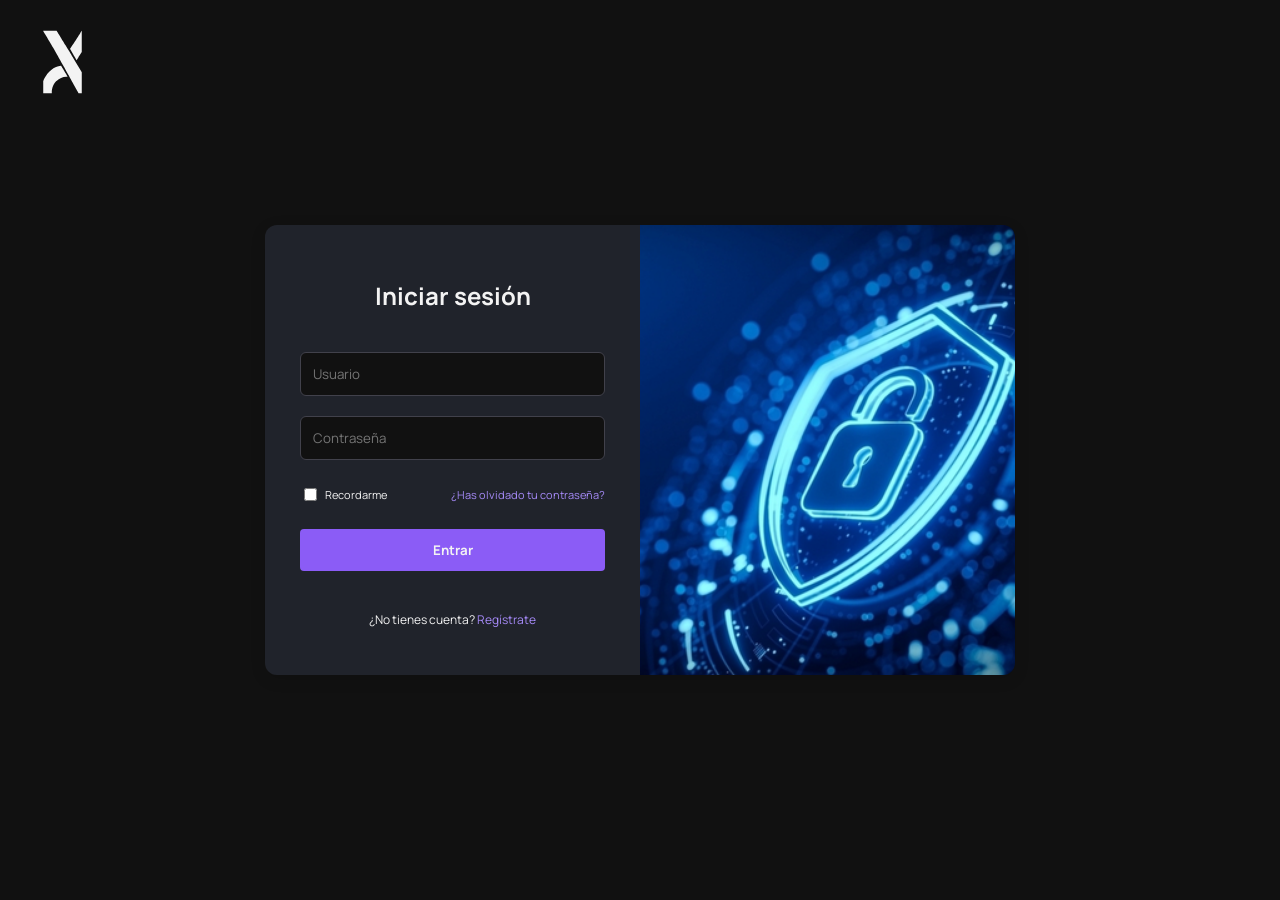
==== private/login.html @ 69cf8851 "login" ====
<!doctype html>
<html lang="es">

<head>
    <meta charset="UTF-8" />
    <meta name="viewport" content="width=device-width, initial-scale=1.0" />

    <title>CIVEX - Login</title>

    <link rel="stylesheet" href="login.css" />

    <link rel="preconnect" href="https://fonts.googleapis.com" />
    <link rel="preconnect" href="https://fonts.gstatic.com" crossorigin />

    <link
        href="https://fonts.googleapis.com/css2?family=Manrope:wght@200..800&family=Orbitron:wght@400..900&display=swap"
        rel="stylesheet"
    />
</head>

<body>

    <!-- LOGO -->
    <header class="header">
        <svg
            class="logo"
            xmlns="http://www.w3.org/2000/svg"
            viewBox="0 0 966 1629"
            role="img"
            aria-label="CIVEX"
        >
            <path
                fill="currentColor"
                d="m 0,1432.967 0,-152.0331 4.6291601,-12.1667 C 10.987782,1252.0551 20.010492,1231.9438 30.964896,1210.0658 73.903413,1124.3095 137.89175,1046.1943 208.5,993.3359 271.57638,946.11598 340.74385,914.62121 410,901.58473 c 13.6661,-2.57245 37.94542,-5.97575 38.51552,-5.39883 1.19324,1.20752 83.83466,140.1663 113.18335,190.3141 25.40397,43.4075 50.30113,86.8304 50.30113,87.7298 0,0.2699 -10.4625,0.2711 -23.25,0 -52.43337,-1.1005 -97.42502,7.0828 -141.98091,25.824 -48.31521,20.3226 -87.61442,47.6181 -125.26909,87.0065 -51.67459,54.0539 -88.78901,129.0431 -101.9245,205.937 -4.36417,25.5475 -4.95909,33.2665 -4.87479,63.25 l 0.0808,28.75 H 107.39077 0 Z m 881.60002 144.7763 c -2.14499,-3.9838 -9.40306,-17.1433 -16.12905,-29.2433 -6.72599,-12.1 -27.74618,-50.125 -46.71154,-84.5 -40.48622,-73.3819 -36.11691,-65.5089 -75.75441,-136.5 -34.51476,-61.8162 -43.73374,-78.3715 -51.50951,-92.5 -2.87564,-5.225 -17.50091,-31.55 -32.50061,-58.5 -14.99969,-26.95 -29.62311,-53.275 -32.49649,-58.5 -2.87338,-5.225 -18.26917,-32.9 -34.21286,-61.5 -15.94369,-28.6 -36.75154,-65.95 -46.23966,-83 -9.48813,-17.05 -23.89975,-42.925 -32.02584,-57.5 -8.12608,-14.575 -24.12012,-43.375 -35.54231,-64 -29.27682,-52.86505 -43.0987,-77.64316 -88.9733,-159.5 C 362.80058,644.85068 280.00888,500.55917 245.48546,441.5 225.1017,406.62954 195.58099,355.98188 159.51298,294 112.32722,212.91258 90.333772,175.85737 43.774276,99 33.612133,82.225 19.605681,59.104658 12.648826,47.621463 2.4286333,30.751702 0,26.025055 0,23.004105 l 0,-3.738821 166.75,-0.50772 C 310.80964,18.31893 333.63607,18.444917 334.5,19.683431 340.71748,28.596735 410.42624,140.21005 453.67562,210.5 c 40.48844,65.80281 52.61208,85.60533 105.30301,172 16.101,26.4 31.77041,52.05 34.82092,57 5.80749,9.42373 22.14775,36.3332 57.6869,95 11.66125,19.25 23.14523,38.15 25.51995,42 10.76748,17.45674 92.21938,152.74704 206.60101,343.16097 L 966,1056.8219 V 1320.911 1585 l -40.25,-0.01 -40.25,-0.01 z M 786.1834,672.20049 C 759.60926,625.61522 730.11195,574 720.63381,557.5 711.15567,541 700.31098,522.1 696.5345,515.5 692.75802,508.9 685.69283,496.67768 680.83409,488.33929 675.97534,480.0009 672,472.90285 672,472.56585 c 0,-0.337 13.34205,-20.51469 29.64899,-44.83929 28.7571,-42.89616 103.75759,-157.15917 124.72966,-190.02527 5.68598,-8.91071 16.98576,-26.55129 25.11063,-39.20129 13.91511,-21.66513 27.07654,-42.64883 78.72758,-125.518035 11.833,-18.984918 24.61247,-39.234918 28.39884,-45 L 965.5,17.5 l 0.25185,266.70441 0.25184,266.70442 -8.8213,13.79558 C 952.33068,572.29199 941.44956,589.525 933.00214,603 c -8.44743,13.475 -21.05526,33.5 -28.0174,44.5 -6.96215,11 -19.76497,31.25 -28.45072,45 -36.02102,57.02317 -40.82408,64.49775 -41.41501,64.45049 -0.34046,-0.0272 -22.36148,-38.16473 -48.93561,-84.75 z"
            />
        </svg>
    </header>

    <!-- LOGIN E IMAGEN -->
    <main class="contenedor">

        <div class="login">

            <h2>Iniciar sesión</h2>

            <form onsubmit="iniciarSesion(event)">

                <input
                    type="text"
                    id="usuario"
                    placeholder="Usuario"
                    required
                />

                <input
                    type="password"
                    id="password"
                    placeholder="Contraseña"
                    required
                />

                <div class="opciones">

                    <label class="recordar">
                        <input type="checkbox" id="recordar" />
                        Recordarme
                    </label>

                    <a href="recuperar-contraseña.html">
                        ¿Has olvidado tu contraseña?
                    </a>

                </div>

                <button class="btn" type="submit">Entrar</button>

                <p id="mensaje"></p>

            </form>

            <p class="registro">
                ¿No tienes cuenta?
                <a href="registro.html">Regístrate</a>
            </p>

        </div>

        <div class="imagen">
            <img
                src="../assets/img/analista-civex.png"
                alt="CIVEX"
            />
        </div>

    </main>

</body>
</html>
---- private/login.css ----
:root {
    --negro: #111111;
    --gris-oscuro: #20232b;
    --lila-oscuro: #8b5cf6;
    --verde-claro: #b2ff8d;
    --lila-claro: #a78bfa;
    --gris-claro: #e5e7eb;
    --blanco: #f3f3f3;
}

/* CONFIGURACIÓN GENERAL */

* {
    box-sizing: border-box;
}

body {
    margin: 0;
    min-height: 100vh;

    font-family: "Manrope", sans-serif;
    color: var(--blanco);
    background: var(--negro);

    display: flex;
    justify-content: center;
    align-items: center;
}

/* LOGO */

.header {
    position: absolute;
    top: 30px;
    left: 40px;
    z-index: 10;
}

.logo {
    display: block;
    width: 45px;
    height: 65px;
    color: var(--blanco);
}

/* CONTENEDOR PRINCIPAL */

.contenedor {
    display: flex;

    width: 750px;
    height: 450px;

    border-radius: 12px;
    overflow: hidden;

    box-shadow: 0 4px 15px #0002;
}

/* LOGIN */

.login {
    background: var(--gris-oscuro);

    width: 50%;
    padding: 35px;

    display: flex;
    flex-direction: column;
    justify-content: center;

    text-align: center;
}

.login h2 {
    color: var(--blanco);
    margin-bottom: 30px;
}

/* CAMPOS DE TEXTO */

.login input[type="text"],
.login input[type="password"] {
    width: 100%;
    padding: 12px;
    margin: 10px 0;

    background: var(--negro);
    color: var(--blanco);

    border: 1px solid #41414b;
    border-radius: 6px;

    font-family: "Manrope", sans-serif;
    outline: none;
}

.login input[type="text"]:focus,
.login input[type="password"]:focus {
    border-color: var(--lila-oscuro);
}

/* OPCIONES */

.opciones {
    display: flex;
    justify-content: space-between;
    align-items: center;

    gap: 8px;
    margin: 15px 0 25px;

    font-size: 11px;
}

.recordar {
    display: flex;
    align-items: center;
    gap: 5px;

    white-space: nowrap;
}

.recordar input {
    accent-color: var(--lila-oscuro);
    cursor: pointer;
}

.opciones a,
.registro a {
    color: var(--lila-claro);
    text-decoration: none;
}

.opciones a:hover,
.registro a:hover {
    color: var(--verde-claro);
}

/* BOTÓN */

.btn {
  font-family: "Manrope", sans-serif;
  border: 0;
  font-weight: 700;
  background: var(--lila-oscuro);
  color: var(--blanco);
  border-radius: 4px;
  padding: 12px;
  width: 100%;
  cursor: pointer;  
  transition:
    background-color 0.3s ease,
    color 0.3s ease,
    transform 0.3s ease,
    box-shadow 0.3s ease;
}

.btn:hover {
  font-family: "Manrope", sans-serif;
  font-weight: 700;
  background: var(--verde-claro);
  color: #8b5cf6;
}

.btn:hover {
  background: var(--verde-claro);
  color: var(--negro);
  transform: translateY(-3px);
  box-shadow: 0 6px 20px rgba(178, 255, 141, 0.2);
}

/* MENSAJE */

#mensaje {
    margin-top: 15px;
    font-size: 14px;
}

/* REGISTRO */

.registro {
    margin-top: 25px;
    font-size: 12px;
}

/* IMAGEN */

.imagen {
    width: 50%;
    height: 100%;
    overflow: hidden;
}

.imagen img {
    display: block;
    width: 100%;
    height: 100%;
    object-fit: cover;
}

/* RESPONSIVE */

@media (max-width: 700px) {

    .header {
        top: 20px;
        left: 25px;
    }

    .contenedor {
        width: 90%;
        max-width: 400px;
        height: auto;
    }

    .login {
        width: 100%;
        padding: 35px 25px;
    }

    .imagen {
        display: none;
    }
}
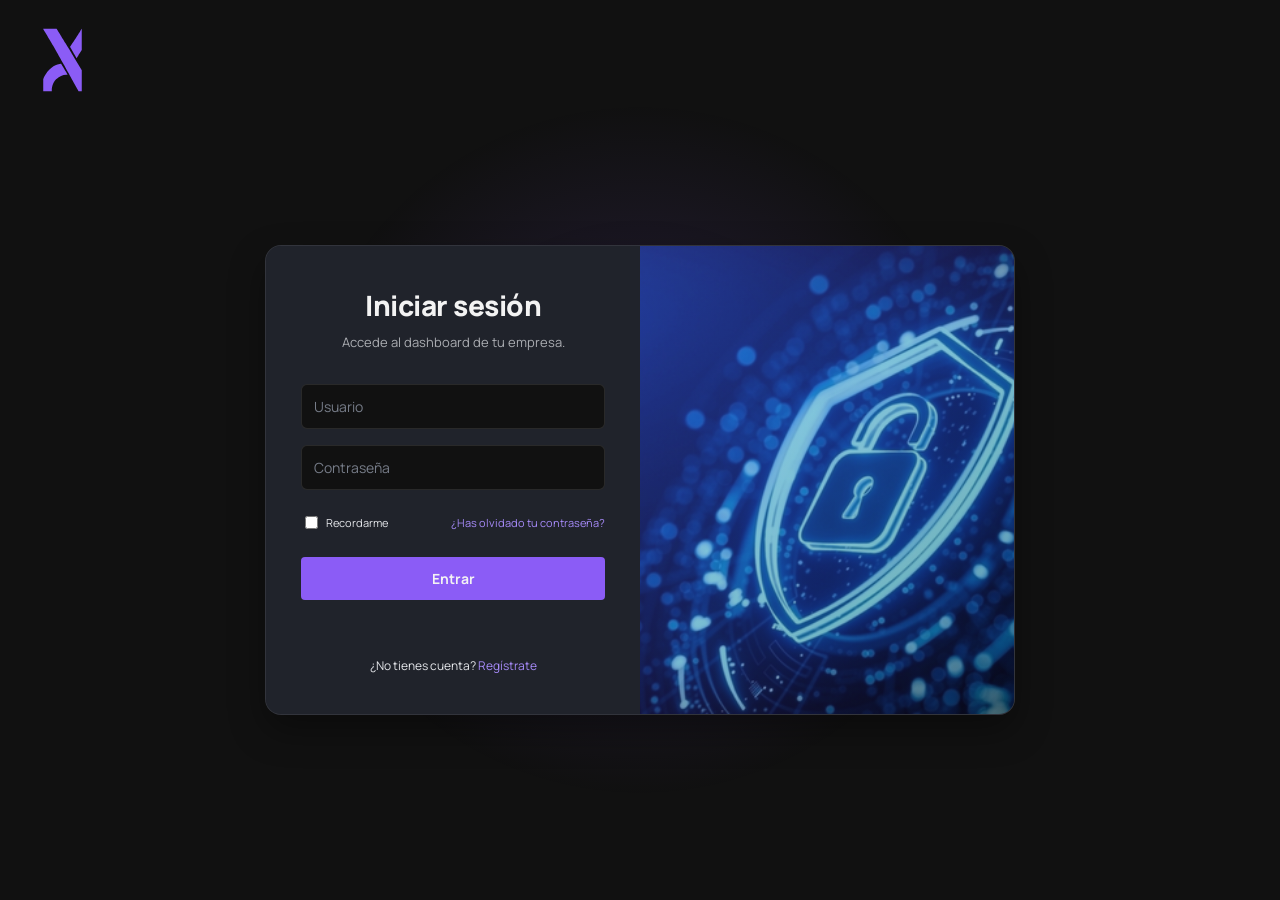
==== commit 008fae4c: "login, dashboard, bbdd" ====
--- a/private/login.html
+++ b/private/login.html
@@ -1,99 +1,89 @@
-
 <!doctype html>
 <html lang="es">
-
-<head>
+  <head>
     <meta charset="UTF-8" />
     <meta name="viewport" content="width=device-width, initial-scale=1.0" />
-
-    <title>CIVEX - Login</title>
+    <title>CIVEX - Iniciar sesión</title>
 
     <link rel="stylesheet" href="login.css" />
 
     <link rel="preconnect" href="https://fonts.googleapis.com" />
     <link rel="preconnect" href="https://fonts.gstatic.com" crossorigin />
+    <link
+      href="https://fonts.googleapis.com/css2?family=Manrope:wght@200..800&family=Orbitron:wght@400..900&display=swap"
+      rel="stylesheet"
+    />
+  </head>
 
-    <link
-        href="https://fonts.googleapis.com/css2?family=Manrope:wght@200..800&family=Orbitron:wght@400..900&display=swap"
-        rel="stylesheet"
-    />
-</head>
-
-<body>
-
+  <body>
     <!-- LOGO -->
     <header class="header">
+      <a href="../index.html" aria-label="Volver al inicio">
         <svg
-            class="logo"
-            xmlns="http://www.w3.org/2000/svg"
-            viewBox="0 0 966 1629"
-            role="img"
-            aria-label="CIVEX"
+          class="logo"
+          xmlns="http://www.w3.org/2000/svg"
+          viewBox="0 0 966 1629"
+          role="img"
+          aria-label="CIVEX"
         >
-            <path
-                fill="currentColor"
-                d="m 0,1432.967 0,-152.0331 4.6291601,-12.1667 C 10.987782,1252.0551 20.010492,1231.9438 30.964896,1210.0658 73.903413,1124.3095 137.89175,1046.1943 208.5,993.3359 271.57638,946.11598 340.74385,914.62121 410,901.58473 c 13.6661,-2.57245 37.94542,-5.97575 38.51552,-5.39883 1.19324,1.20752 83.83466,140.1663 113.18335,190.3141 25.40397,43.4075 50.30113,86.8304 50.30113,87.7298 0,0.2699 -10.4625,0.2711 -23.25,0 -52.43337,-1.1005 -97.42502,7.0828 -141.98091,25.824 -48.31521,20.3226 -87.61442,47.6181 -125.26909,87.0065 -51.67459,54.0539 -88.78901,129.0431 -101.9245,205.937 -4.36417,25.5475 -4.95909,33.2665 -4.87479,63.25 l 0.0808,28.75 H 107.39077 0 Z m 881.60002 144.7763 c -2.14499,-3.9838 -9.40306,-17.1433 -16.12905,-29.2433 -6.72599,-12.1 -27.74618,-50.125 -46.71154,-84.5 -40.48622,-73.3819 -36.11691,-65.5089 -75.75441,-136.5 -34.51476,-61.8162 -43.73374,-78.3715 -51.50951,-92.5 -2.87564,-5.225 -17.50091,-31.55 -32.50061,-58.5 -14.99969,-26.95 -29.62311,-53.275 -32.49649,-58.5 -2.87338,-5.225 -18.26917,-32.9 -34.21286,-61.5 -15.94369,-28.6 -36.75154,-65.95 -46.23966,-83 -9.48813,-17.05 -23.89975,-42.925 -32.02584,-57.5 -8.12608,-14.575 -24.12012,-43.375 -35.54231,-64 -29.27682,-52.86505 -43.0987,-77.64316 -88.9733,-159.5 C 362.80058,644.85068 280.00888,500.55917 245.48546,441.5 225.1017,406.62954 195.58099,355.98188 159.51298,294 112.32722,212.91258 90.333772,175.85737 43.774276,99 33.612133,82.225 19.605681,59.104658 12.648826,47.621463 2.4286333,30.751702 0,26.025055 0,23.004105 l 0,-3.738821 166.75,-0.50772 C 310.80964,18.31893 333.63607,18.444917 334.5,19.683431 340.71748,28.596735 410.42624,140.21005 453.67562,210.5 c 40.48844,65.80281 52.61208,85.60533 105.30301,172 16.101,26.4 31.77041,52.05 34.82092,57 5.80749,9.42373 22.14775,36.3332 57.6869,95 11.66125,19.25 23.14523,38.15 25.51995,42 10.76748,17.45674 92.21938,152.74704 206.60101,343.16097 L 966,1056.8219 V 1320.911 1585 l -40.25,-0.01 -40.25,-0.01 z M 786.1834,672.20049 C 759.60926,625.61522 730.11195,574 720.63381,557.5 711.15567,541 700.31098,522.1 696.5345,515.5 692.75802,508.9 685.69283,496.67768 680.83409,488.33929 675.97534,480.0009 672,472.90285 672,472.56585 c 0,-0.337 13.34205,-20.51469 29.64899,-44.83929 28.7571,-42.89616 103.75759,-157.15917 124.72966,-190.02527 5.68598,-8.91071 16.98576,-26.55129 25.11063,-39.20129 13.91511,-21.66513 27.07654,-42.64883 78.72758,-125.518035 11.833,-18.984918 24.61247,-39.234918 28.39884,-45 L 965.5,17.5 l 0.25185,266.70441 0.25184,266.70442 -8.8213,13.79558 C 952.33068,572.29199 941.44956,589.525 933.00214,603 c -8.44743,13.475 -21.05526,33.5 -28.0174,44.5 -6.96215,11 -19.76497,31.25 -28.45072,45 -36.02102,57.02317 -40.82408,64.49775 -41.41501,64.45049 -0.34046,-0.0272 -22.36148,-38.16473 -48.93561,-84.75 z"
-            />
+          <path
+            fill="currentColor"
+            d="m 0,1432.967 0,-152.0331 4.6291601,-12.1667 C 10.987782,1252.0551 20.010492,1231.9438 30.964896,1210.0658 73.903413,1124.3095 137.89175,1046.1943 208.5,993.3359 271.57638,946.11598 340.74385,914.62121 410,901.58473 c 13.6661,-2.57245 37.94542,-5.97575 38.51552,-5.39883 1.19324,1.20752 83.83466,140.1663 113.18335,190.3141 25.40397,43.4075 50.30113,86.8304 50.30113,87.7298 0,0.2699 -10.4625,0.2711 -23.25,0 -52.43337,-1.1005 -97.42502,7.0828 -141.98091,25.824 -48.31521,20.3226 -87.61442,47.6181 -125.26909,87.0065 -51.67459,54.0539 -88.78901,129.0431 -101.9245,205.937 -4.36417,25.5475 -4.95909,33.2665 -4.87479,63.25 l 0.0808,28.75 H 107.39077 0 Z m 881.60002,144.7763 c -2.14499,-3.9838 -9.40306,-17.1433 -16.12905,-29.2433 -6.72599,-12.1 -27.74618,-50.125 -46.71154,-84.5 -40.48622,-73.3819 -36.11691,-65.5089 -75.75441,-136.5 -34.51476,-61.8162 -43.73374,-78.3715 -51.50951,-92.5 -2.87564,-5.225 -17.50091,-31.55 -32.50061,-58.5 -14.99969,-26.95 -29.62311,-53.275 -32.49649,-58.5 -2.87338,-5.225 -18.26917,-32.9 -34.21286,-61.5 -15.94369,-28.6 -36.75154,-65.95 -46.23966,-83 -9.48813,-17.05 -23.89975,-42.925 -32.02584,-57.5 -8.12608,-14.575 -24.12012,-43.375 -35.54231,-64 -29.27682,-52.86505 -43.0987,-77.64316 -88.9733,-159.5 C 362.80058,644.85068 280.00888,500.55917 245.48546,441.5 225.1017,406.62954 195.58099,355.98188 159.51298,294 112.32722,212.91258 90.333772,175.85737 43.774276,99 33.612133,82.225 19.605681,59.104658 12.648826,47.621463 2.4286333,30.751702 0,26.025055 0,23.004105 l 0,-3.738821 166.75,-0.50772 C 310.80964,18.31893 333.63607,18.444917 334.5,19.683431 340.71748,28.596735 410.42624,140.21005 453.67562,210.5 c 40.48844,65.80281 52.61208,85.60533 105.30301,172 16.101,26.4 31.77041,52.05 34.82092,57 5.80749,9.42373 22.14775,36.3332 57.6869,95 11.66125,19.25 23.14523,38.15 25.51995,42 10.76748,17.45674 92.21938,152.74704 206.60101,343.16097 L 966,1056.8219 V 1320.911 1585 l -40.25,-0.01 -40.25,-0.01 z M 786.1834,672.20049 C 759.60926,625.61522 730.11195,574 720.63381,557.5 711.15567,541 700.31098,522.1 696.5345,515.5 692.75802,508.9 685.69283,496.67768 680.83409,488.33929 675.97534,480.0009 672,472.90285 672,472.56585 c 0,-0.337 13.34205,-20.51469 29.64899,-44.83929 28.7571,-42.89616 103.75759,-157.15917 124.72966,-190.02527 5.68598,-8.91071 16.98576,-26.55129 25.11063,-39.20129 13.91511,-21.66513 27.07654,-42.64883 78.72758,-125.518035 11.833,-18.984918 24.61247,-39.234918 28.39884,-45 L 965.5,17.5 l 0.25185,266.70441 0.25184,266.70442 -8.8213,13.79558 C 952.33068,572.29199 941.44956,589.525 933.00214,603 c -8.44743,13.475 -21.05526,33.5 -28.0174,44.5 -6.96215,11 -19.76497,31.25 -28.45072,45 -36.02102,57.02317 -40.82408,64.49775 -41.41501,64.45049 -0.34046,-0.0272 -22.36148,-38.16473 -48.93561,-84.75 z"
+          />
         </svg>
+      </a>
     </header>
 
     <!-- LOGIN E IMAGEN -->
     <main class="contenedor">
+      <div class="login">
+        <h2>Iniciar sesión</h2>
+        <p class="subtitulo">Accede al dashboard de tu empresa.</p>
 
-        <div class="login">
+        <form onsubmit="iniciarSesion(event)" novalidate>
+          <input
+            type="text"
+            id="usuario"
+            placeholder="Usuario"
+            autocomplete="username"
+            required
+          />
 
-            <h2>Iniciar sesión</h2>
+          <input
+            type="password"
+            id="password"
+            placeholder="Contraseña"
+            autocomplete="current-password"
+            required
+          />
 
-            <form onsubmit="iniciarSesion(event)">
+          <div class="opciones">
+            <label class="recordar">
+              <input type="checkbox" id="recordar" />
+              Recordarme
+            </label>
 
-                <input
-                    type="text"
-                    id="usuario"
-                    placeholder="Usuario"
-                    required
-                />
+            <a href="recuperar-contraseña.html">
+              ¿Has olvidado tu contraseña?
+            </a>
+          </div>
 
-                <input
-                    type="password"
-                    id="password"
-                    placeholder="Contraseña"
-                    required
-                />
+          <button class="btn" type="submit">Entrar</button>
 
-                <div class="opciones">
+          <p id="mensaje" role="status" aria-live="polite"></p>
+        </form>
 
-                    <label class="recordar">
-                        <input type="checkbox" id="recordar" />
-                        Recordarme
-                    </label>
+        <p class="registro">
+          ¿No tienes cuenta?
+          <a href="registro.html">Regístrate</a>
+        </p>
+      </div>
 
-                    <a href="recuperar-contraseña.html">
-                        ¿Has olvidado tu contraseña?
-                    </a>
-
-                </div>
-
-                <button class="btn" type="submit">Entrar</button>
-
-                <p id="mensaje"></p>
-
-            </form>
-
-            <p class="registro">
-                ¿No tienes cuenta?
-                <a href="registro.html">Regístrate</a>
-            </p>
-
-        </div>
-
-        <div class="imagen">
-            <img
-                src="../assets/img/analista-civex.png"
-                alt="CIVEX"
-            />
-        </div>
-
+      <div class="imagen">
+        <img src="../assets/img/analista-civex.png" alt="Analista de CIVEX" />
+      </div>
     </main>
 
-</body>
+    <script src="auth.js"></script>
+  </body>
 </html>
--- a/private/login.css
+++ b/private/login.css
@@ -1,155 +1,228 @@
-
 :root {
-    --negro: #111111;
-    --gris-oscuro: #20232b;
-    --lila-oscuro: #8b5cf6;
-    --verde-claro: #b2ff8d;
-    --lila-claro: #a78bfa;
-    --gris-claro: #e5e7eb;
-    --blanco: #f3f3f3;
+  --negro: #111111;
+  --gris-oscuro: #20232b;
+  --lila-oscuro: #8b5cf6;
+  --verde-claro: #b2ff8d;
+  --lila-claro: #a78bfa;
+  --gris-claro: #e5e7eb;
+  --blanco: #f3f3f3;
+  --error: #ff7b7b;
 }
 
 /* CONFIGURACIÓN GENERAL */
 
 * {
-    box-sizing: border-box;
+  box-sizing: border-box;
 }
 
 body {
-    margin: 0;
-    min-height: 100vh;
-
-    font-family: "Manrope", sans-serif;
-    color: var(--blanco);
-    background: var(--negro);
-
-    display: flex;
-    justify-content: center;
-    align-items: center;
+  margin: 0;
+  min-height: 100vh;
+  padding: 100px 20px 40px;
+
+  font-family: "Manrope", sans-serif;
+  color: var(--blanco);
+  background: var(--negro);
+
+  display: flex;
+  justify-content: center;
+  align-items: center;
+  position: relative;
+  overflow-x: hidden;
+}
+
+/* Resplandor de fondo (misma idea que el CTA de la web) */
+body::before {
+  content: "";
+  position: fixed;
+  width: 700px;
+  height: 700px;
+  top: 50%;
+  left: 50%;
+  transform: translate(-50%, -50%);
+  background: radial-gradient(
+    circle,
+    rgba(139, 92, 246, 0.18) 0%,
+    transparent 70%
+  );
+  pointer-events: none;
+  z-index: 0;
+}
+
+a {
+  text-decoration: none;
+  color: inherit;
+  transition: color 0.3s ease;
 }
 
 /* LOGO */
 
 .header {
-    position: absolute;
-    top: 30px;
-    left: 40px;
-    z-index: 10;
+  position: absolute;
+  top: 28px;
+  left: 40px;
+  z-index: 10;
+}
+
+.header a {
+  display: inline-block;
+  color: var(--lila-oscuro);
 }
 
 .logo {
-    display: block;
-    width: 45px;
-    height: 65px;
-    color: var(--blanco);
+  display: block;
+  width: 45px;
+  height: 65px;
+  color: inherit;
+  transition:
+    transform 0.3s ease,
+    opacity 0.3s ease;
+}
+
+.header a:hover {
+  color: var(--verde-claro);
+}
+
+.header a:hover .logo {
+  opacity: 0.8;
+  transform: scale(1.05);
 }
 
 /* CONTENEDOR PRINCIPAL */
 
 .contenedor {
-    display: flex;
-
-    width: 750px;
-    height: 450px;
-
-    border-radius: 12px;
-    overflow: hidden;
-
-    box-shadow: 0 4px 15px #0002;
-}
-
-/* LOGIN */
+  position: relative;
+  z-index: 1;
+  display: flex;
+
+  width: 750px;
+  min-height: 450px;
+
+  background: var(--gris-oscuro);
+  border: 1px solid rgba(255, 255, 255, 0.08);
+  border-radius: 16px;
+  overflow: hidden;
+
+  box-shadow: 0 15px 35px rgba(0, 0, 0, 0.35);
+}
+
+/* FORMULARIO */
 
 .login {
-    background: var(--gris-oscuro);
-
-    width: 50%;
-    padding: 35px;
-
-    display: flex;
-    flex-direction: column;
-    justify-content: center;
-
-    text-align: center;
+  background: var(--gris-oscuro);
+
+  width: 50%;
+  padding: 40px 35px;
+
+  display: flex;
+  flex-direction: column;
+  justify-content: center;
+
+  text-align: center;
 }
 
 .login h2 {
-    color: var(--blanco);
-    margin-bottom: 30px;
+  color: var(--blanco);
+  font-size: 28px;
+  font-weight: 800;
+  letter-spacing: -0.5px;
+  margin: 0 0 8px;
+}
+
+.subtitulo {
+  margin: 0 0 24px;
+  font-size: 13px;
+  line-height: 1.6;
+  color: var(--gris-claro);
+  opacity: 0.7;
 }
 
 /* CAMPOS DE TEXTO */
 
 .login input[type="text"],
+.login input[type="email"],
 .login input[type="password"] {
-    width: 100%;
-    padding: 12px;
-    margin: 10px 0;
-
-    background: var(--negro);
-    color: var(--blanco);
-
-    border: 1px solid #41414b;
-    border-radius: 6px;
-
-    font-family: "Manrope", sans-serif;
-    outline: none;
+  width: 100%;
+  padding: 12px;
+  margin: 8px 0;
+
+  background: var(--negro);
+  color: var(--blanco);
+
+  border: 1px solid rgba(255, 255, 255, 0.1);
+  border-radius: 6px;
+
+  font-family: "Manrope", sans-serif;
+  font-size: 14px;
+  outline: none;
+  transition:
+    border-color 0.3s ease,
+    box-shadow 0.3s ease;
+}
+
+.login input::placeholder {
+  color: #777d89;
 }
 
 .login input[type="text"]:focus,
+.login input[type="email"]:focus,
 .login input[type="password"]:focus {
-    border-color: var(--lila-oscuro);
+  border-color: var(--lila-oscuro);
+  box-shadow: 0 0 0 3px rgba(139, 92, 246, 0.18);
 }
 
 /* OPCIONES */
 
 .opciones {
-    display: flex;
-    justify-content: space-between;
-    align-items: center;
-
-    gap: 8px;
-    margin: 15px 0 25px;
-
-    font-size: 11px;
+  display: flex;
+  justify-content: space-between;
+  align-items: center;
+
+  gap: 8px;
+  margin: 15px 0 25px;
+
+  font-size: 11px;
 }
 
 .recordar {
-    display: flex;
-    align-items: center;
-    gap: 5px;
-
-    white-space: nowrap;
+  display: flex;
+  align-items: center;
+  gap: 5px;
+
+  white-space: nowrap;
+  color: var(--gris-claro);
 }
 
 .recordar input {
-    accent-color: var(--lila-oscuro);
-    cursor: pointer;
+  accent-color: var(--lila-oscuro);
+  cursor: pointer;
 }
 
 .opciones a,
 .registro a {
-    color: var(--lila-claro);
-    text-decoration: none;
+  color: var(--lila-claro);
 }
 
 .opciones a:hover,
 .registro a:hover {
-    color: var(--verde-claro);
+  color: var(--verde-claro);
 }
 
 /* BOTÓN */
 
 .btn {
+  display: block;
   font-family: "Manrope", sans-serif;
+  font-size: 14px;
+  font-weight: 700;
   border: 0;
-  font-weight: 700;
   background: var(--lila-oscuro);
   color: var(--blanco);
   border-radius: 4px;
   padding: 12px;
+  margin-top: 10px;
   width: 100%;
-  cursor: pointer;  
+  cursor: pointer;
   transition:
     background-color 0.3s ease,
     color 0.3s ease,
@@ -157,11 +230,8 @@
     box-shadow 0.3s ease;
 }
 
-.btn:hover {
-  font-family: "Manrope", sans-serif;
-  font-weight: 700;
-  background: var(--verde-claro);
-  color: #8b5cf6;
+.opciones + .btn {
+  margin-top: 0;
 }
 
 .btn:hover {
@@ -171,56 +241,110 @@
   box-shadow: 0 6px 20px rgba(178, 255, 141, 0.2);
 }
 
+.btn:disabled {
+  opacity: 0.6;
+  cursor: wait;
+  transform: none;
+  box-shadow: none;
+}
+
 /* MENSAJE */
 
 #mensaje {
-    margin-top: 15px;
-    font-size: 14px;
-}
-
-/* REGISTRO */
+  min-height: 20px;
+  margin: 15px 0 0;
+  font-size: 13px;
+  line-height: 1.5;
+}
+
+#mensaje.error {
+  color: var(--error);
+}
+
+#mensaje.ok {
+  color: var(--verde-claro);
+}
+
+/* REGISTRO / ENLACE INFERIOR */
 
 .registro {
-    margin-top: 25px;
-    font-size: 12px;
+  margin: 22px 0 0;
+  font-size: 12px;
+  color: var(--gris-claro);
 }
 
 /* IMAGEN */
 
 .imagen {
-    width: 50%;
-    height: 100%;
-    overflow: hidden;
+  width: 50%;
+  position: relative;
+  overflow: hidden;
+}
+
+.imagen::after {
+  content: "";
+  position: absolute;
+  inset: 0;
+  background: linear-gradient(
+    135deg,
+    rgba(139, 92, 246, 0.25),
+    rgba(17, 17, 17, 0.35)
+  );
+  pointer-events: none;
 }
 
 .imagen img {
-    display: block;
+  display: block;
+  width: 100%;
+  height: 100%;
+  object-fit: cover;
+}
+
+/* ACCESIBILIDAD */
+
+a:focus-visible,
+.btn:focus-visible,
+.recordar input:focus-visible {
+  outline: 2px solid var(--verde-claro);
+  outline-offset: 3px;
+}
+
+/* RESPONSIVE */
+
+@media (max-width: 700px) {
+  body {
+    padding-top: 110px;
+    align-items: flex-start;
+  }
+
+  .header {
+    top: 20px;
+    left: 25px;
+  }
+
+  .logo {
+    width: 36px;
+    height: 52px;
+  }
+
+  .contenedor {
     width: 100%;
-    height: 100%;
-    object-fit: cover;
-}
-
-/* RESPONSIVE */
-
-@media (max-width: 700px) {
-
-    .header {
-        top: 20px;
-        left: 25px;
-    }
-
-    .contenedor {
-        width: 90%;
-        max-width: 400px;
-        height: auto;
-    }
-
-    .login {
-        width: 100%;
-        padding: 35px 25px;
-    }
-
-    .imagen {
-        display: none;
-    }
-}
+    max-width: 400px;
+    min-height: 0;
+  }
+
+  .login {
+    width: 100%;
+    padding: 35px 25px;
+  }
+
+  .imagen {
+    display: none;
+  }
+}
+
+@media (prefers-reduced-motion: reduce) {
+  * {
+    transition: none !important;
+  }
+}
